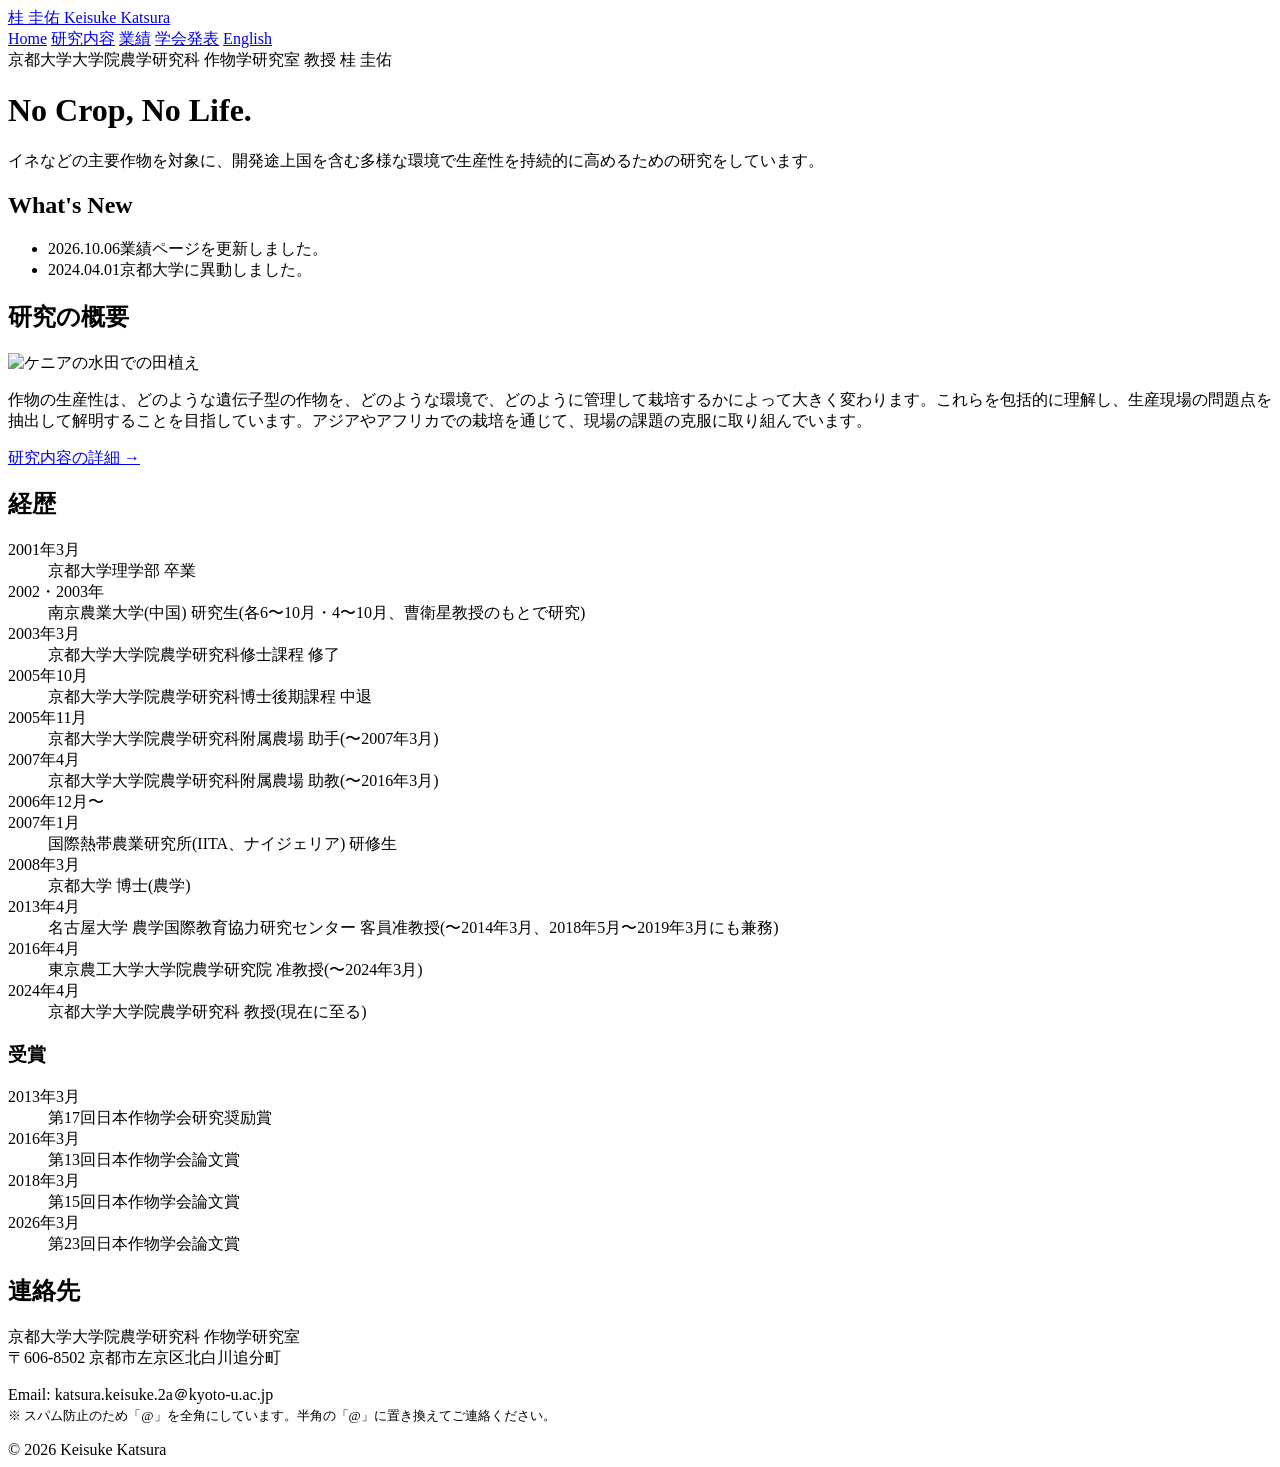
==== index.html @ cc86bb64 "Add files via upload" ====
<!doctype html>
<html lang="ja">
<head>
<meta charset="utf-8">
<meta name="viewport" content="width=device-width,initial-scale=1">
<title>桂 圭佑 | Keisuke Katsura</title>
<meta name="description" content="桂圭佑の個人ホームページ。イネなどの主要作物を対象に、開発途上国を含む多様な環境で生産性を持続的に高めるための研究を紹介します。">
<link rel="preconnect" href="https://fonts.googleapis.com">
<link rel="preconnect" href="https://fonts.gstatic.com" crossorigin>
<link rel="stylesheet" href="https://fonts.googleapis.com/css2?family=Inter:wght@400;600;800&family=Noto+Sans+JP:wght@400;500;700&display=swap">
<link rel="stylesheet" href="style.css">
</head>
<body>
<header><div class="bar">
<a class="brand" href="index.html">桂 圭佑 <span>Keisuke Katsura</span></a>
<nav>
<a href="index.html" aria-current="page">Home</a>
<a href="research.html">研究内容</a>
<a href="publications.html">業績</a>
<a href="presentations.html">学会発表</a>
<a href="en.html">English</a>
</nav></div></header>

<div class="hero"><div>
<div class="eyebrow">京都大学大学院農学研究科 作物学研究室 教授 桂 圭佑</div>
<h1>No Crop, No Life.</h1>
<p>イネなどの主要作物を対象に、開発途上国を含む多様な環境で生産性を持続的に高めるための研究をしています。</p>
</div></div>

<main>
<h2>What's New</h2>
<ul class="news">
<li><time datetime="2026-10-06">2026.10.06</time>業績ページを更新しました。</li>
<li><time datetime="2024-04-01">2024.04.01</time>京都大学に異動しました。</li>
</ul>

<h2>研究の概要</h2>
<div class="card">
<img src="Africa.jpg" alt="ケニアの水田での田植え">
<p>作物の生産性は、どのような遺伝子型の作物を、どのような環境で、どのように管理して栽培するかによって大きく変わります。これらを包括的に理解し、生産現場の問題点を抽出して解明することを目指しています。アジアやアフリカでの栽培を通じて、現場の課題の克服に取り組んでいます。</p>
<p><a href="research.html">研究内容の詳細 →</a></p>
</div>

<h2>経歴</h2>
<div class="card">
<dl class="career">
<dt>2001年3月</dt><dd>京都大学理学部 卒業</dd>
<dt>2002・2003年</dt><dd>南京農業大学(中国) 研究生(各6〜10月・4〜10月、曹衛星教授のもとで研究)</dd>
<dt>2003年3月</dt><dd>京都大学大学院農学研究科修士課程 修了</dd>
<dt>2005年10月</dt><dd>京都大学大学院農学研究科博士後期課程 中退</dd>
<dt>2005年11月</dt><dd>京都大学大学院農学研究科附属農場 助手(〜2007年3月)</dd>
<dt>2007年4月</dt><dd>京都大学大学院農学研究科附属農場 助教(〜2016年3月)</dd>
<dt>2006年12月〜<br>2007年1月</dt><dd>国際熱帯農業研究所(IITA、ナイジェリア) 研修生</dd>
<dt>2008年3月</dt><dd>京都大学 博士(農学)</dd>
<dt>2013年4月</dt><dd>名古屋大学 農学国際教育協力研究センター 客員准教授(〜2014年3月、2018年5月〜2019年3月にも兼務)</dd>
<dt>2016年4月</dt><dd>東京農工大学大学院農学研究院 准教授(〜2024年3月)</dd>
<dt>2024年4月</dt><dd>京都大学大学院農学研究科 教授(現在に至る)</dd>
</dl>
<h3>受賞</h3>
<dl class="career">
<dt>2013年3月</dt><dd>第17回日本作物学会研究奨励賞</dd>
<dt>2016年3月</dt><dd>第13回日本作物学会論文賞</dd>
<dt>2018年3月</dt><dd>第15回日本作物学会論文賞</dd>
<dt>2026年3月</dt><dd>第23回日本作物学会論文賞</dd>
</dl>
</div>

<h2>連絡先</h2>
<div class="card">
<p>京都大学大学院農学研究科 作物学研究室<br>
〒606-8502 京都市左京区北白川追分町</p>
<p>Email: katsura.keisuke.2a＠kyoto-u.ac.jp<br>
<small class="muted">※ スパム防止のため「@」を全角にしています。半角の「@」に置き換えてご連絡ください。</small></p>
</div>
</main>
<footer>&copy; 2026 Keisuke Katsura</footer>
</body>
</html>
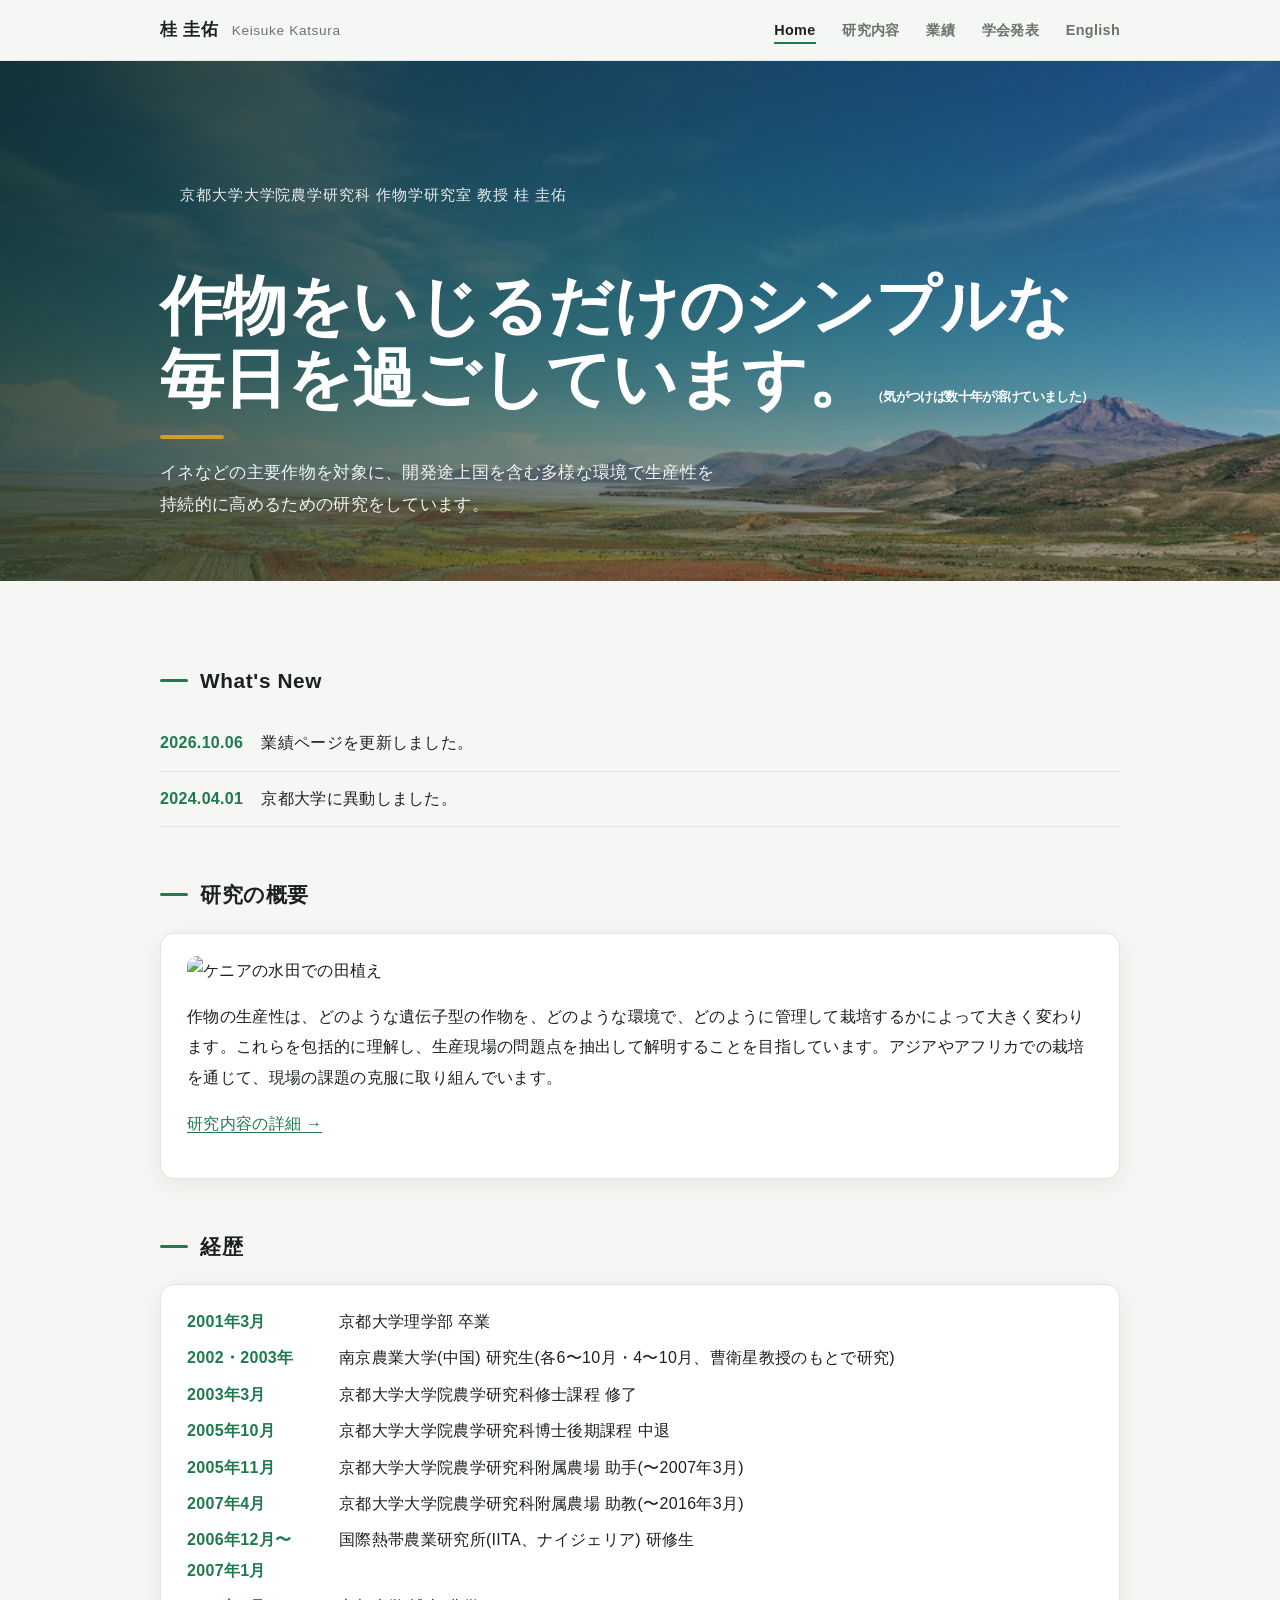
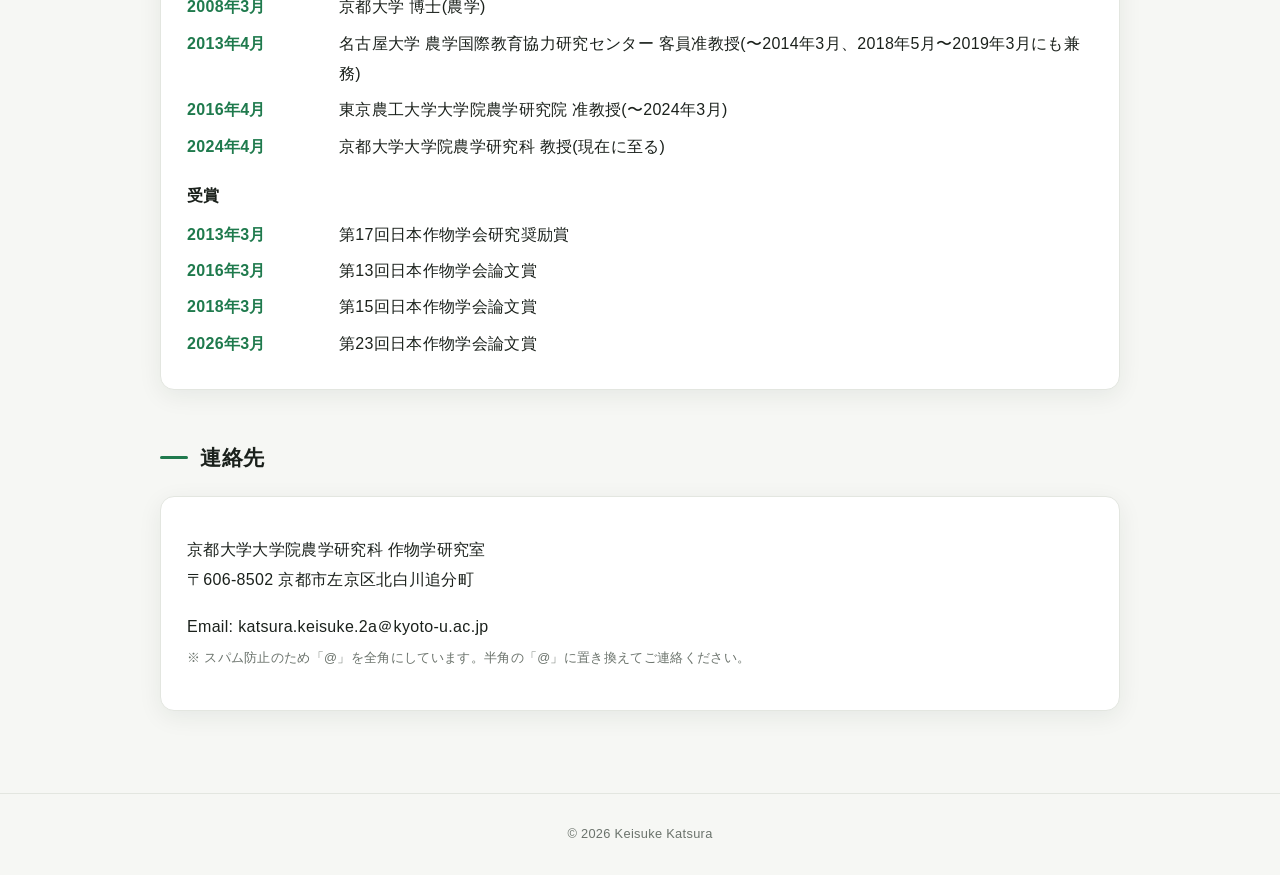
==== commit c6305fe6: "Add files via upload" ====
--- a/index.html
+++ b/index.html
@@ -23,7 +23,7 @@
 
 <div class="hero"><div>
 <div class="eyebrow">京都大学大学院農学研究科 作物学研究室 教授 桂 圭佑</div>
-<h1>No Crop, No Life.</h1>
+<h1>作物をいじるだけの<wbr>シンプルな毎日を<wbr>過ごしています。<small>（気がつけば数十年が溶けていました）</small></h1>
 <p>イネなどの主要作物を対象に、開発途上国を含む多様な環境で生産性を持続的に高めるための研究をしています。</p>
 </div></div>
 
--- a/style.css
+++ b/style.css
@@ -0,0 +1,43 @@
+:root{
+--bg:#f6f7f4;--fg:#1b211c;--muted:#6b736c;--accent:#1f7a4d;--accent2:#c9a227;
+--card:#ffffff;--line:#e3e6e0;--shadow:0 6px 24px rgba(20,40,25,.07);
+--head:"Inter","Noto Sans JP",sans-serif;
+}
+@media (prefers-color-scheme:dark){:root{--bg:#0f1311;--fg:#e9ece7;--muted:#98a199;--accent:#5fd19a;--accent2:#e0bd4a;--card:#171c19;--line:#262d28;--shadow:0 6px 24px rgba(0,0,0,.35)}}
+*{box-sizing:border-box}
+html{scroll-behavior:smooth}
+body{margin:0;background:var(--bg);color:var(--fg);font-family:"Noto Sans JP","Hiragino Kaku Gothic ProN","Yu Gothic",Meiryo,sans-serif;line-height:1.9;letter-spacing:.02em;-webkit-font-smoothing:antialiased}
+a{color:var(--accent);text-underline-offset:3px}
+header{position:sticky;top:0;z-index:10;background:color-mix(in srgb,var(--bg) 80%,transparent);backdrop-filter:blur(12px);border-bottom:1px solid var(--line)}
+.bar{max-width:1000px;margin:0 auto;padding:14px 20px;display:flex;flex-wrap:wrap;gap:8px 28px;align-items:center;justify-content:space-between}
+.brand{font-family:var(--head);font-weight:800;font-size:1.05rem;color:var(--fg);text-decoration:none;letter-spacing:.04em}
+.brand span{font-weight:400;color:var(--muted);margin-left:8px;font-size:.85rem}
+nav a{font-family:var(--head);font-size:.9rem;font-weight:600;margin-left:22px;text-decoration:none;color:var(--muted);padding-bottom:4px;border-bottom:2px solid transparent;transition:.2s}
+nav a:hover,nav a[aria-current]{color:var(--fg);border-bottom-color:var(--accent)}
+.hero{min-height:440px;background:linear-gradient(115deg,rgba(8,30,18,.82),rgba(8,30,18,.25)),url("DJI_0043.jpg") center/cover;color:#fff;display:flex;align-items:center}
+.hero div{max-width:1000px;margin:0 auto;padding:60px 20px;width:100%}
+.hero h1{font-family:var(--head);font-weight:800;font-size:clamp(2.2rem,6vw,4rem);line-height:1.15;letter-spacing:-.01em;margin:0 0 18px}
+.hero h1::after{content:"";display:block;width:64px;height:4px;background:var(--accent2);margin-top:18px;border-radius:2px}
+.hero p{max-width:34em;margin:0;font-size:1.05rem;opacity:.92}
+main{max-width:1000px;margin:0 auto;padding:32px 20px 64px}
+h1{font-family:var(--head);font-weight:800}
+h2{font-family:var(--head);font-size:1.3rem;font-weight:800;letter-spacing:.03em;margin:3rem 0 1rem;display:flex;align-items:center;gap:12px}
+h2::before{content:"";width:28px;height:3px;background:var(--accent);border-radius:2px}
+.card{background:var(--card);border:1px solid var(--line);border-radius:14px;padding:22px 26px;margin:18px 0;box-shadow:var(--shadow)}
+.card img{width:100%;max-height:360px;object-fit:cover;border-radius:10px;display:block;margin-bottom:16px}
+.news{list-style:none;padding:0;margin:0}
+.news li{padding:12px 0;border-bottom:1px solid var(--line)}
+.news time{font-family:var(--head);font-weight:600;color:var(--accent);margin-right:18px}
+.pubs li{margin-bottom:14px}
+.muted,.todo{color:var(--muted)}
+.todo{font-style:italic}
+small{font-size:.8rem}
+footer{text-align:center;color:var(--muted);font-family:var(--head);font-size:.8rem;padding:28px 16px;border-top:1px solid var(--line)}
+@media(max-width:600px){nav a{margin:0 16px 0 0}.hero{min-height:340px}.card{padding:18px}}
+.conf{margin:-8px 0 10px;font-size:.9rem}
+.eyebrow{font-family:var(--head);font-size:.95rem;letter-spacing:.06em;margin-bottom:12px;opacity:.9}
+.career{display:grid;grid-template-columns:8.5em 1fr;gap:6px 16px;margin:0 0 8px}
+.career dt{font-family:var(--head);font-weight:600;color:var(--accent)}
+.career dd{margin:0}
+h3{font-family:var(--head);font-size:1rem;margin:1.2rem 0 .5rem}
+@media(max-width:600px){.career{grid-template-columns:1fr}.career dd{margin-bottom:8px}}
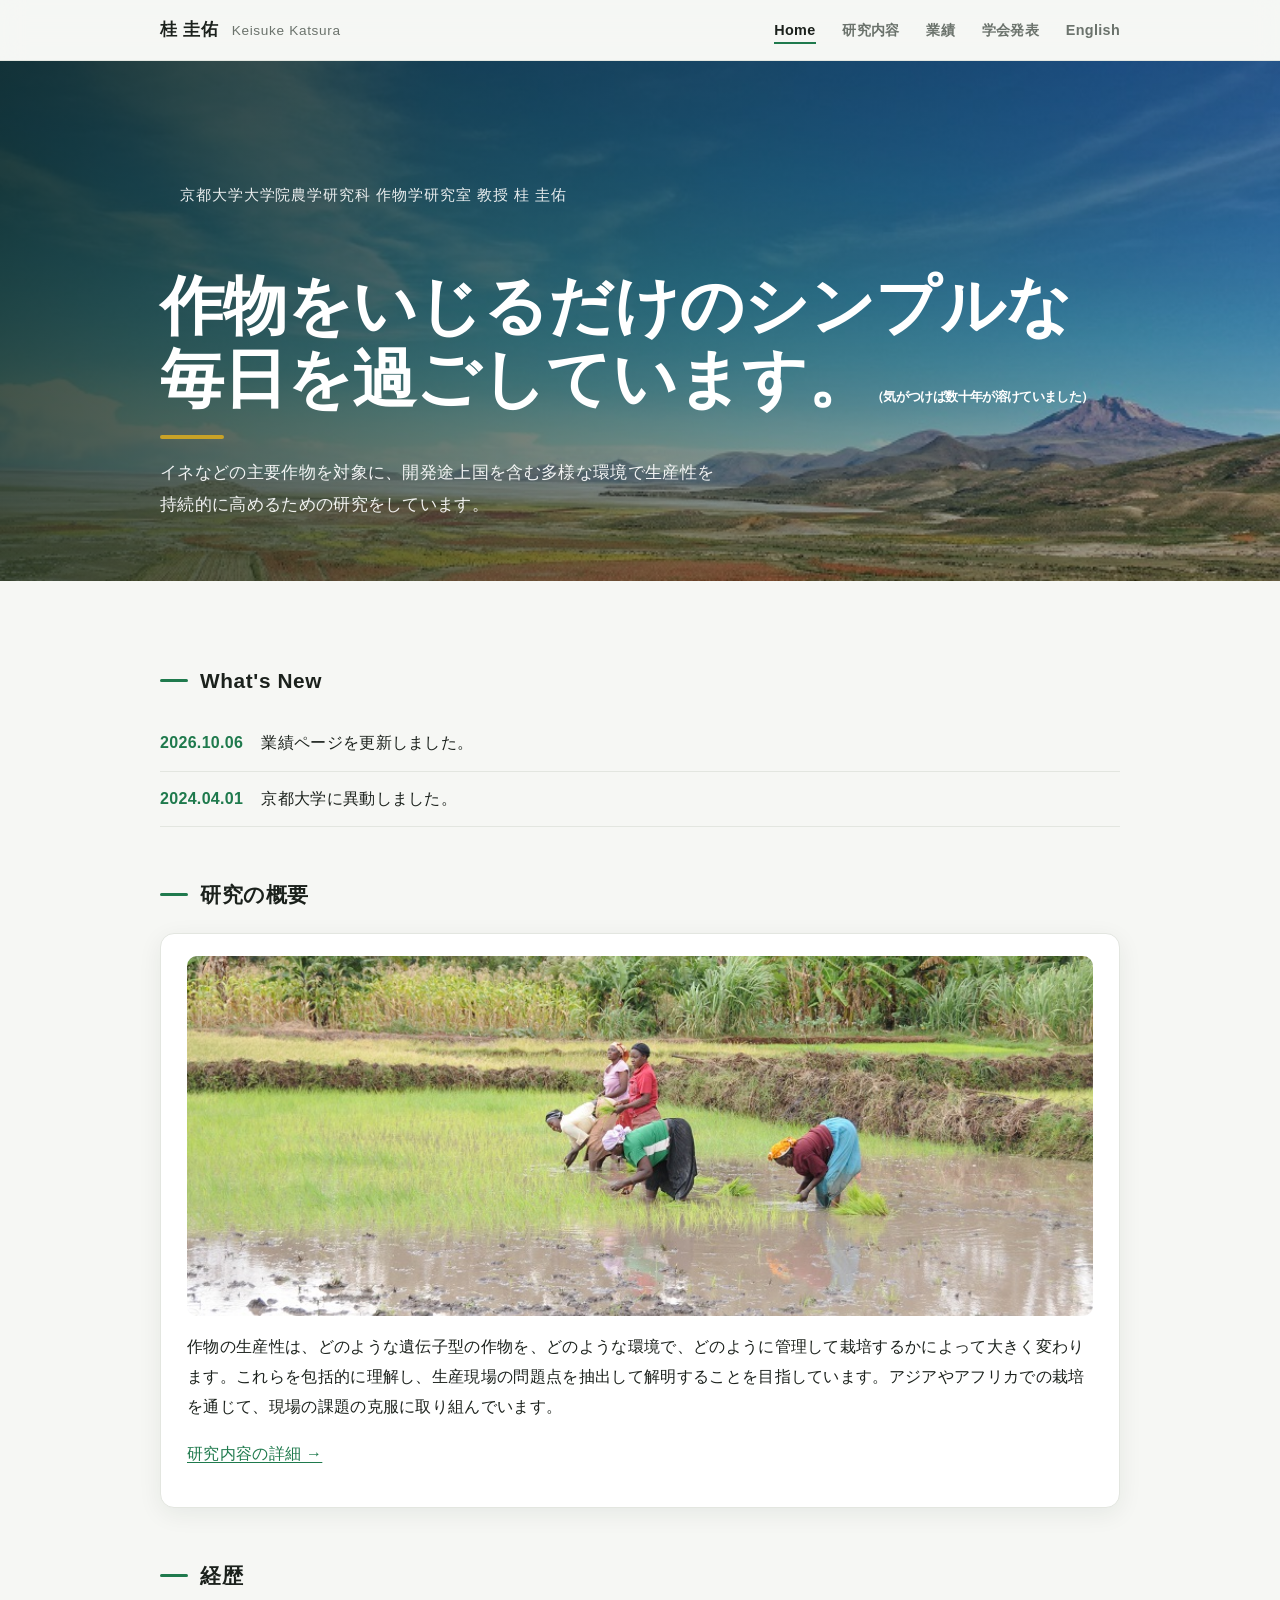
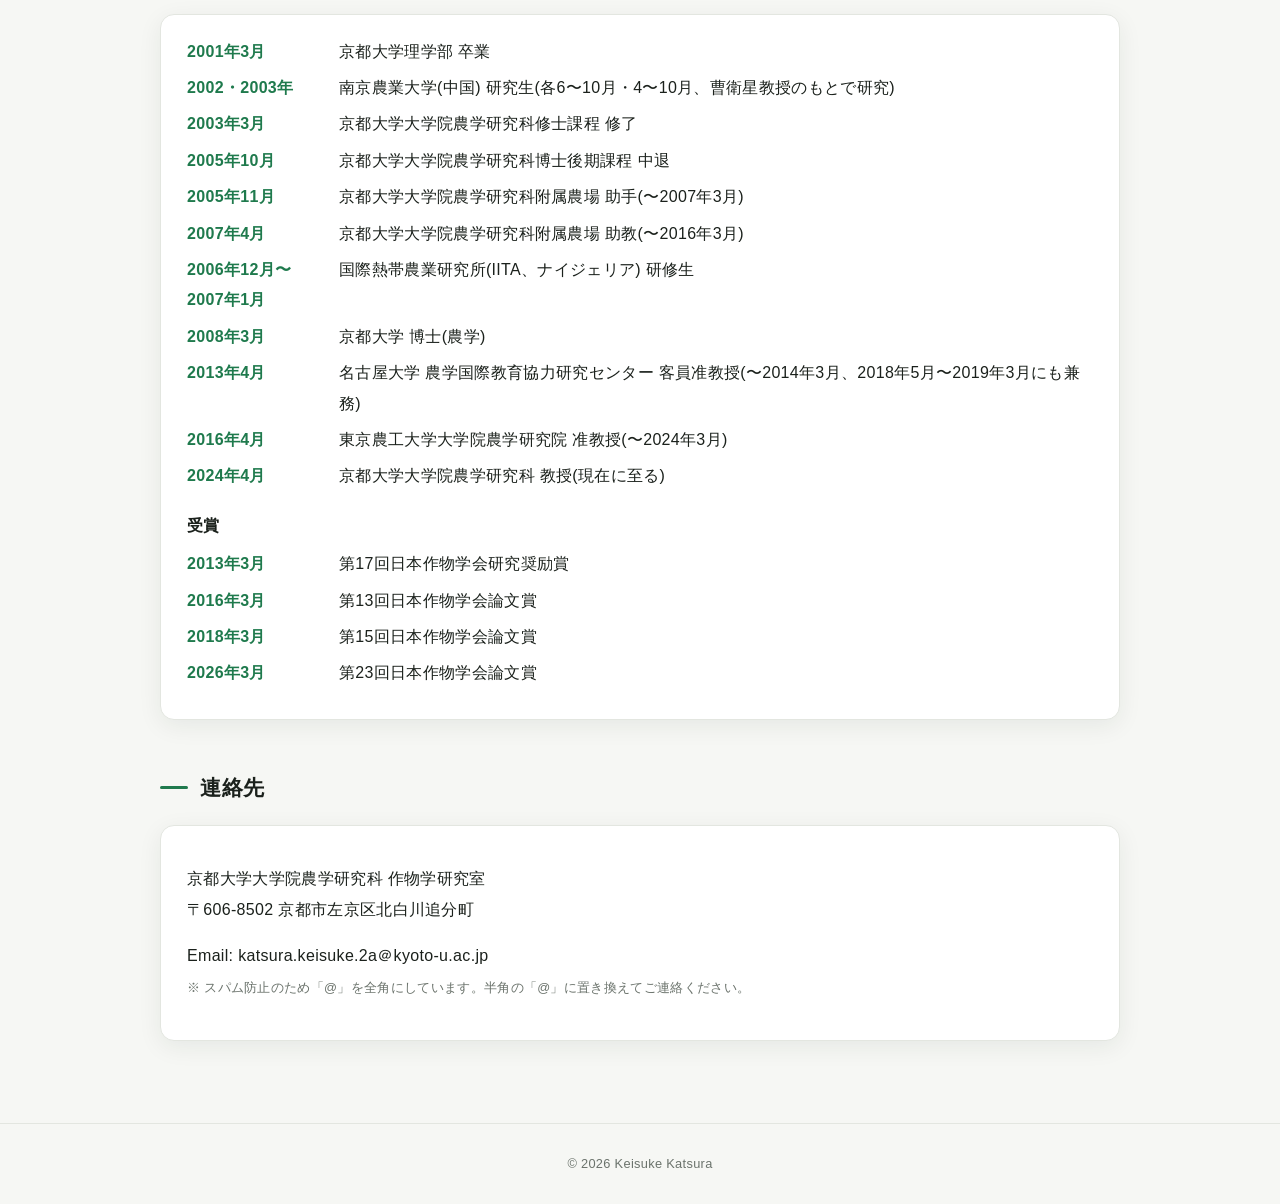
==== commit 4e827f8e: "Add files via upload" ====
--- a/index.html
+++ b/index.html
@@ -7,7 +7,7 @@
 <meta name="description" content="桂圭佑の個人ホームページ。イネなどの主要作物を対象に、開発途上国を含む多様な環境で生産性を持続的に高めるための研究を紹介します。">
 <link rel="preconnect" href="https://fonts.googleapis.com">
 <link rel="preconnect" href="https://fonts.gstatic.com" crossorigin>
-<link rel="stylesheet" href="https://fonts.googleapis.com/css2?family=Inter:wght@400;600;800&family=Noto+Sans+JP:wght@400;500;700&display=swap">
+<link rel="stylesheet" href="https://fonts.googleapis.com/css2?family=Nunito:wght@400;600;800&family=Zen+Maru+Gothic:wght@400;500;700&display=swap">
 <link rel="stylesheet" href="style.css">
 </head>
 <body>
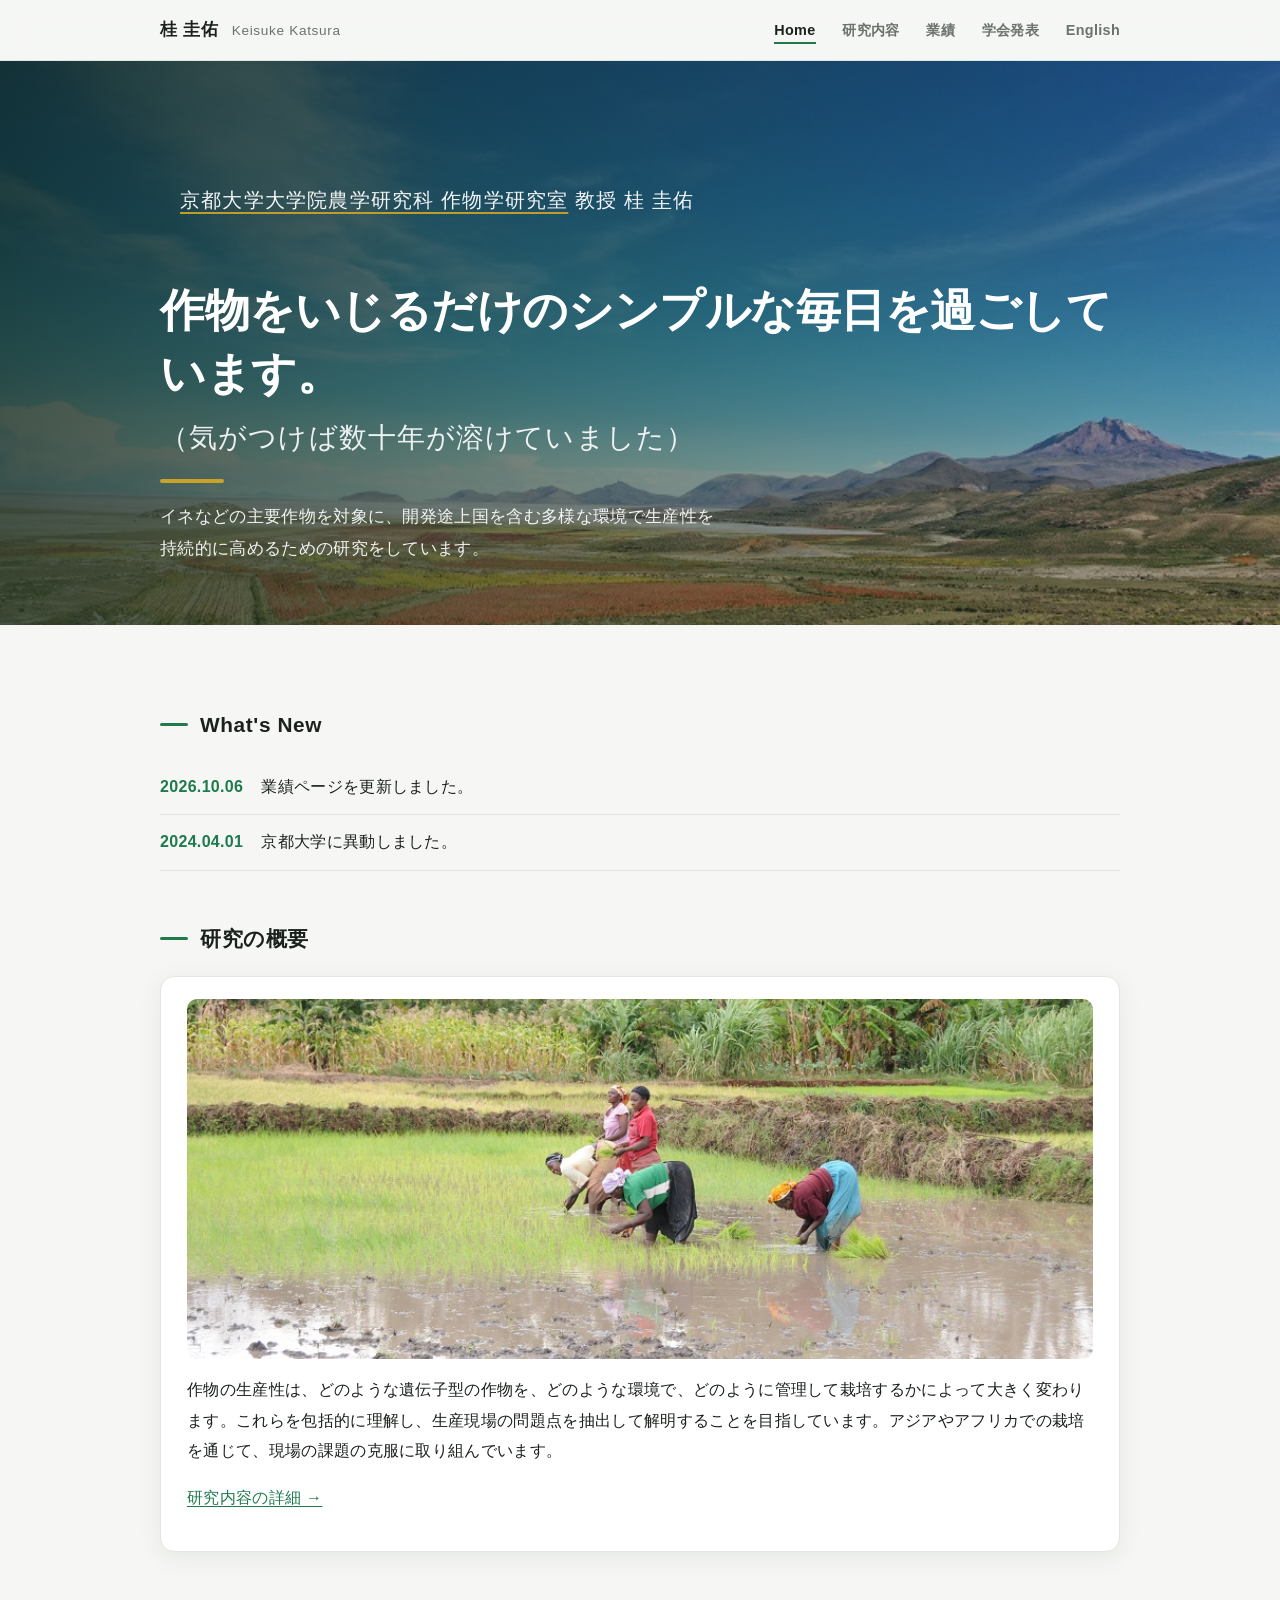
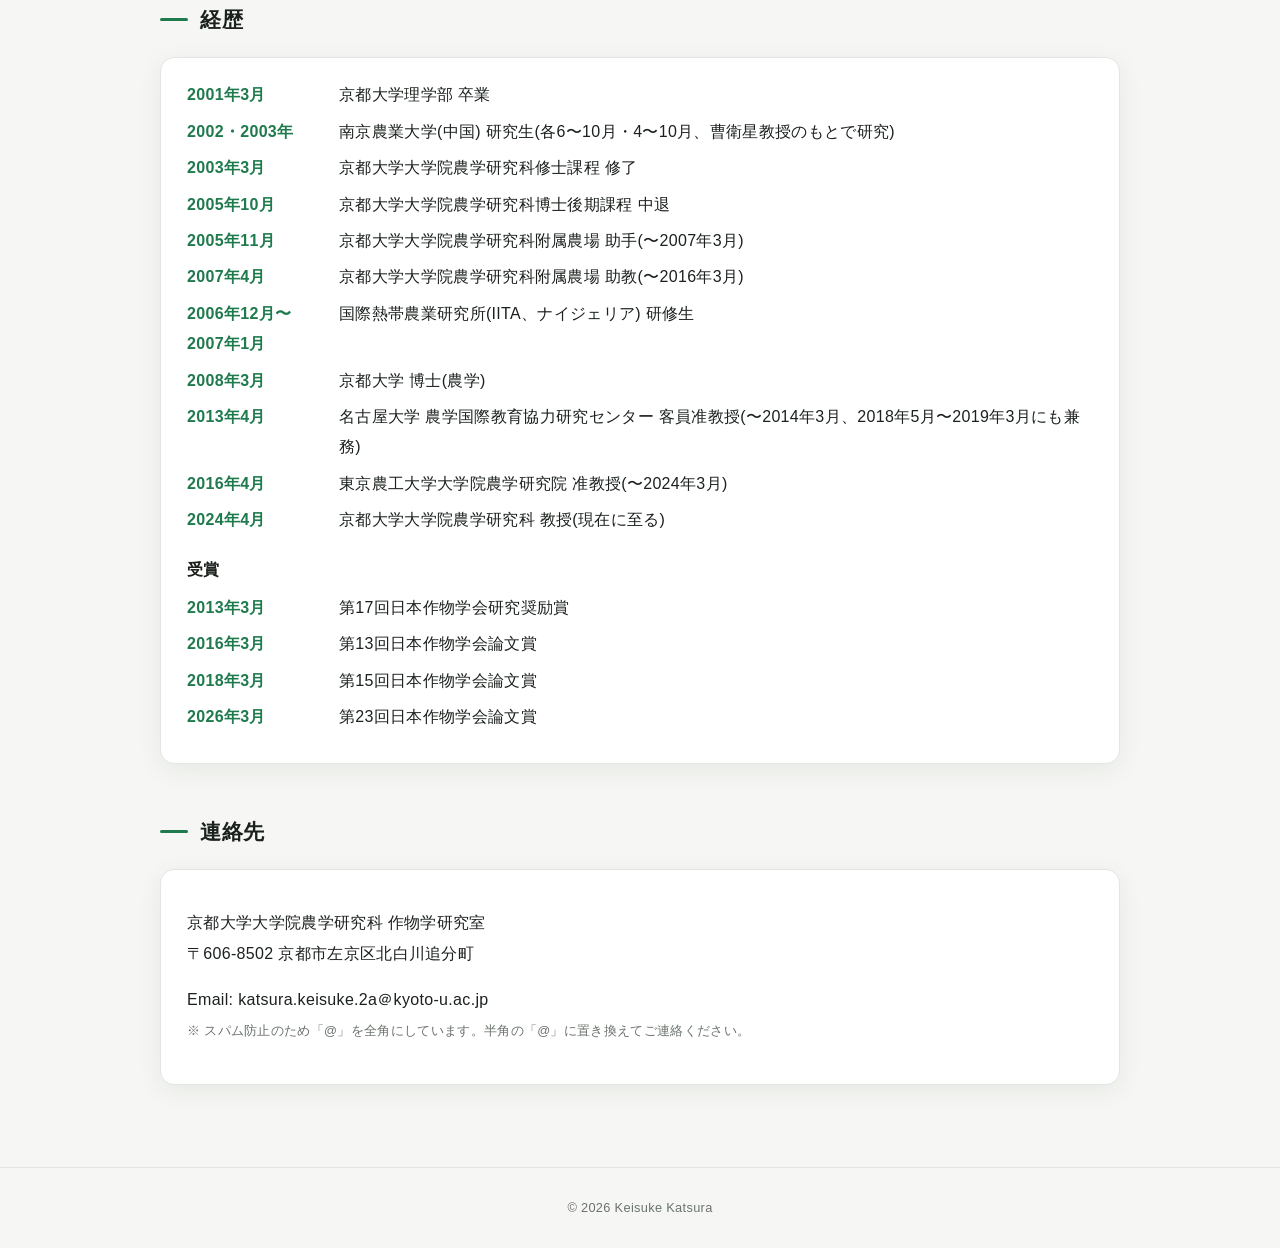
==== commit da2a30db: "Add files via upload" ====
--- a/index.html
+++ b/index.html
@@ -22,7 +22,7 @@
 </nav></div></header>
 
 <div class="hero"><div>
-<div class="eyebrow">京都大学大学院農学研究科 作物学研究室 教授 桂 圭佑</div>
+<div class="eyebrow"><a href="https://sites.google.com/view/kyotocrop/" target="_blank" rel="noopener">京都大学大学院農学研究科 作物学研究室</a> 教授 桂 圭佑</div>
 <h1>作物をいじるだけの<wbr>シンプルな毎日を<wbr>過ごしています。<small>（気がつけば数十年が溶けていました）</small></h1>
 <p>イネなどの主要作物を対象に、開発途上国を含む多様な環境で生産性を持続的に高めるための研究をしています。</p>
 </div></div>
--- a/style.css
+++ b/style.css
@@ -1,12 +1,12 @@
 :root{
 --bg:#f6f7f4;--fg:#1b211c;--muted:#6b736c;--accent:#1f7a4d;--accent2:#c9a227;
 --card:#ffffff;--line:#e3e6e0;--shadow:0 6px 24px rgba(20,40,25,.07);
---head:"Inter","Noto Sans JP",sans-serif;
+--head:"Nunito","Zen Maru Gothic",sans-serif;
 }
 @media (prefers-color-scheme:dark){:root{--bg:#0f1311;--fg:#e9ece7;--muted:#98a199;--accent:#5fd19a;--accent2:#e0bd4a;--card:#171c19;--line:#262d28;--shadow:0 6px 24px rgba(0,0,0,.35)}}
 *{box-sizing:border-box}
 html{scroll-behavior:smooth}
-body{margin:0;background:var(--bg);color:var(--fg);font-family:"Noto Sans JP","Hiragino Kaku Gothic ProN","Yu Gothic",Meiryo,sans-serif;line-height:1.9;letter-spacing:.02em;-webkit-font-smoothing:antialiased}
+body{margin:0;background:var(--bg);color:var(--fg);font-family:"Nunito","Zen Maru Gothic","Hiragino Kaku Gothic ProN","Yu Gothic",Meiryo,sans-serif;line-height:1.9;letter-spacing:.02em;-webkit-font-smoothing:antialiased}
 a{color:var(--accent);text-underline-offset:3px}
 header{position:sticky;top:0;z-index:10;background:color-mix(in srgb,var(--bg) 80%,transparent);backdrop-filter:blur(12px);border-bottom:1px solid var(--line)}
 .bar{max-width:1000px;margin:0 auto;padding:14px 20px;display:flex;flex-wrap:wrap;gap:8px 28px;align-items:center;justify-content:space-between}
@@ -34,10 +34,16 @@
 small{font-size:.8rem}
 footer{text-align:center;color:var(--muted);font-family:var(--head);font-size:.8rem;padding:28px 16px;border-top:1px solid var(--line)}
 @media(max-width:600px){nav a{margin:0 16px 0 0}.hero{min-height:340px}.card{padding:18px}}
-.conf{margin:-8px 0 10px;font-size:.9rem}
-.eyebrow{font-family:var(--head);font-size:.95rem;letter-spacing:.06em;margin-bottom:12px;opacity:.9}
+.conf{margin:-8px 0 10px;font-size:.9rem}
+.hero h1:lang(ja),.hero h1:has(small){font-size:clamp(1.7rem,4.6vw,2.8rem);line-height:1.4}
+.hero h1 small{display:block;margin-top:12px;font-size:max(.62em,1.05rem);font-weight:500;opacity:.9;letter-spacing:.04em;line-height:1.6}
+.yt{display:inline-block;margin-left:10px;vertical-align:-3px;line-height:0;transition:.2s}
+.yt:hover{opacity:.75;transform:translateY(-1px)}
+.eyebrow{font-family:var(--head);font-size:clamp(1rem,2.8vw,1.25rem);letter-spacing:.06em;margin-bottom:14px;opacity:.95}
+.eyebrow a{color:inherit;text-decoration:underline;text-decoration-color:var(--accent2);text-decoration-thickness:2px;text-underline-offset:5px}
+.eyebrow a:hover{color:var(--accent2)}
 .career{display:grid;grid-template-columns:8.5em 1fr;gap:6px 16px;margin:0 0 8px}
 .career dt{font-family:var(--head);font-weight:600;color:var(--accent)}
 .career dd{margin:0}
 h3{font-family:var(--head);font-size:1rem;margin:1.2rem 0 .5rem}
-@media(max-width:600px){.career{grid-template-columns:1fr}.career dd{margin-bottom:8px}}
+@media(max-width:600px){.career{grid-template-columns:1fr}.career dd{margin-bottom:8px}}
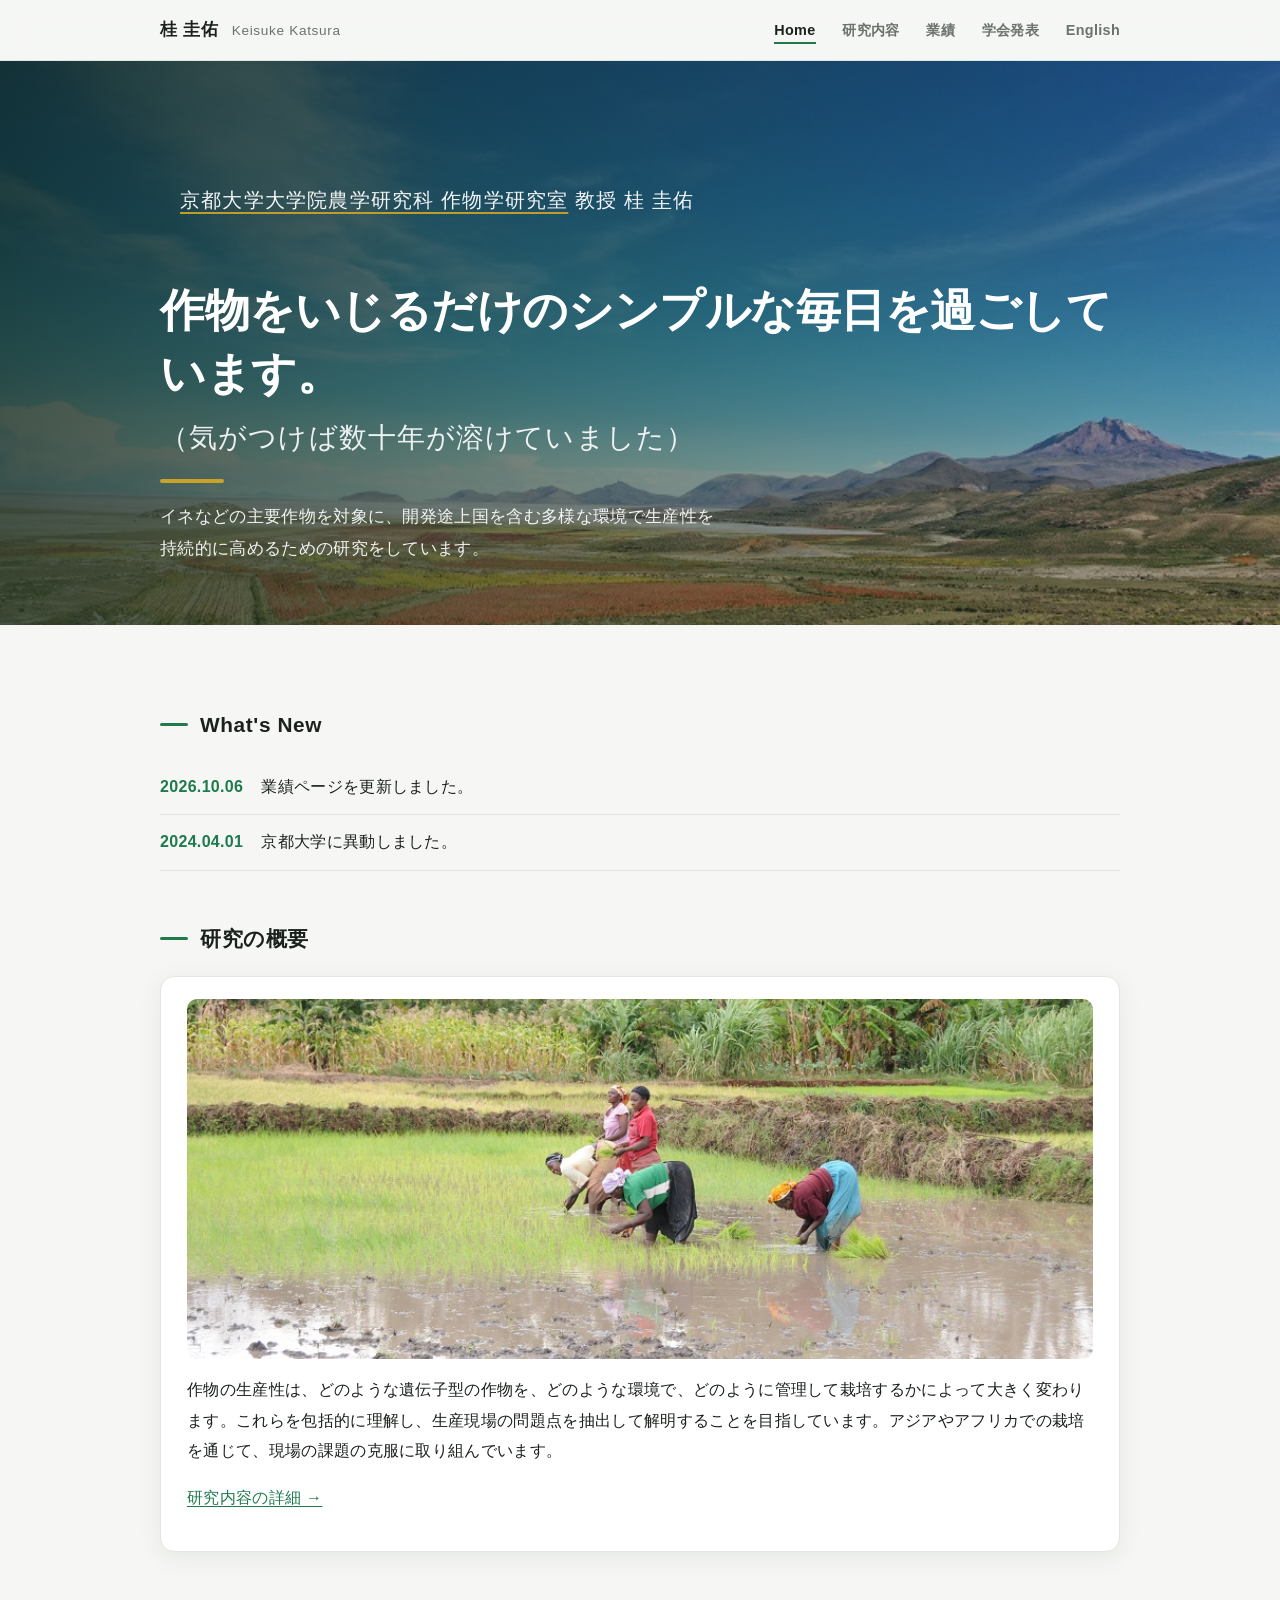
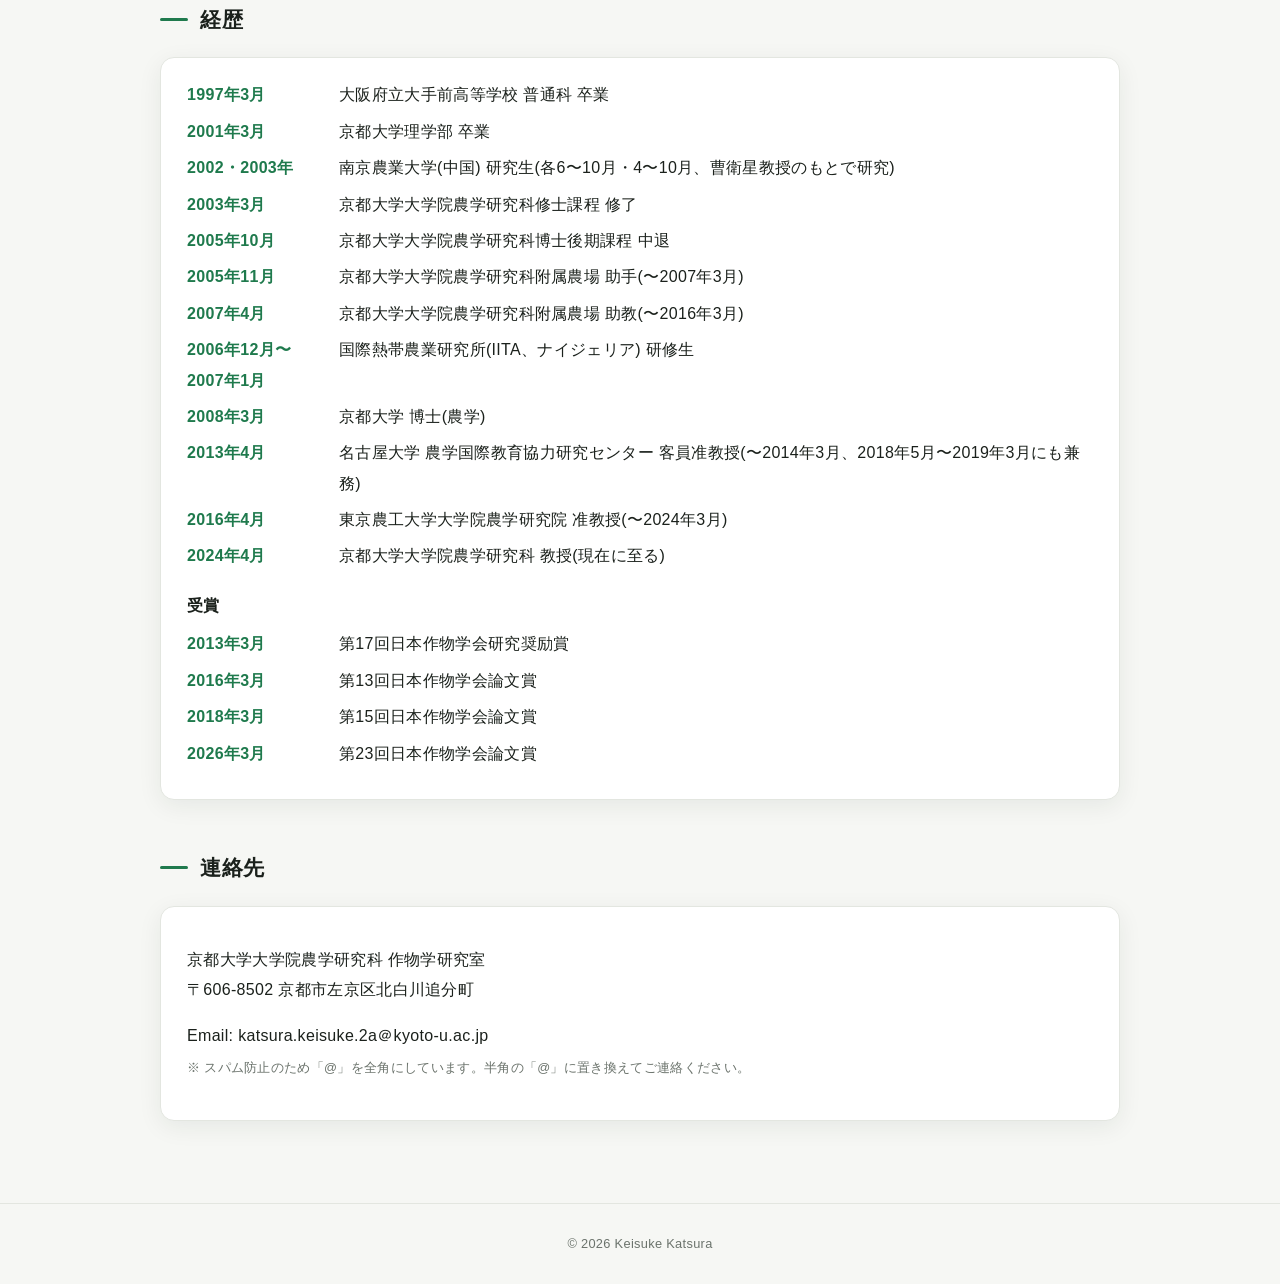
==== commit b1d77003: "Add files via upload" ====
--- a/index.html
+++ b/index.html
@@ -44,6 +44,7 @@
 <h2>経歴</h2>
 <div class="card">
 <dl class="career">
+<dt>1997年3月</dt><dd>大阪府立大手前高等学校 普通科 卒業</dd>
 <dt>2001年3月</dt><dd>京都大学理学部 卒業</dd>
 <dt>2002・2003年</dt><dd>南京農業大学(中国) 研究生(各6〜10月・4〜10月、曹衛星教授のもとで研究)</dd>
 <dt>2003年3月</dt><dd>京都大学大学院農学研究科修士課程 修了</dd>
--- a/style.css
+++ b/style.css
@@ -37,8 +37,10 @@
 .conf{margin:-8px 0 10px;font-size:.9rem}
 .hero h1:lang(ja),.hero h1:has(small){font-size:clamp(1.7rem,4.6vw,2.8rem);line-height:1.4}
 .hero h1 small{display:block;margin-top:12px;font-size:max(.62em,1.05rem);font-weight:500;opacity:.9;letter-spacing:.04em;line-height:1.6}
-.yt{display:inline-block;margin-left:10px;vertical-align:-3px;line-height:0;transition:.2s}
-.yt:hover{opacity:.75;transform:translateY(-1px)}
+.yt{display:flex;align-items:center;gap:10px;width:fit-content;max-width:100%;margin-top:6px;font-size:.88rem;line-height:1.5;text-decoration:none;transition:.2s}
+.yt svg{flex:none}
+.yt span{text-decoration:underline;text-underline-offset:3px}
+.yt:hover{opacity:.75}
 .eyebrow{font-family:var(--head);font-size:clamp(1rem,2.8vw,1.25rem);letter-spacing:.06em;margin-bottom:14px;opacity:.95}
 .eyebrow a{color:inherit;text-decoration:underline;text-decoration-color:var(--accent2);text-decoration-thickness:2px;text-underline-offset:5px}
 .eyebrow a:hover{color:var(--accent2)}
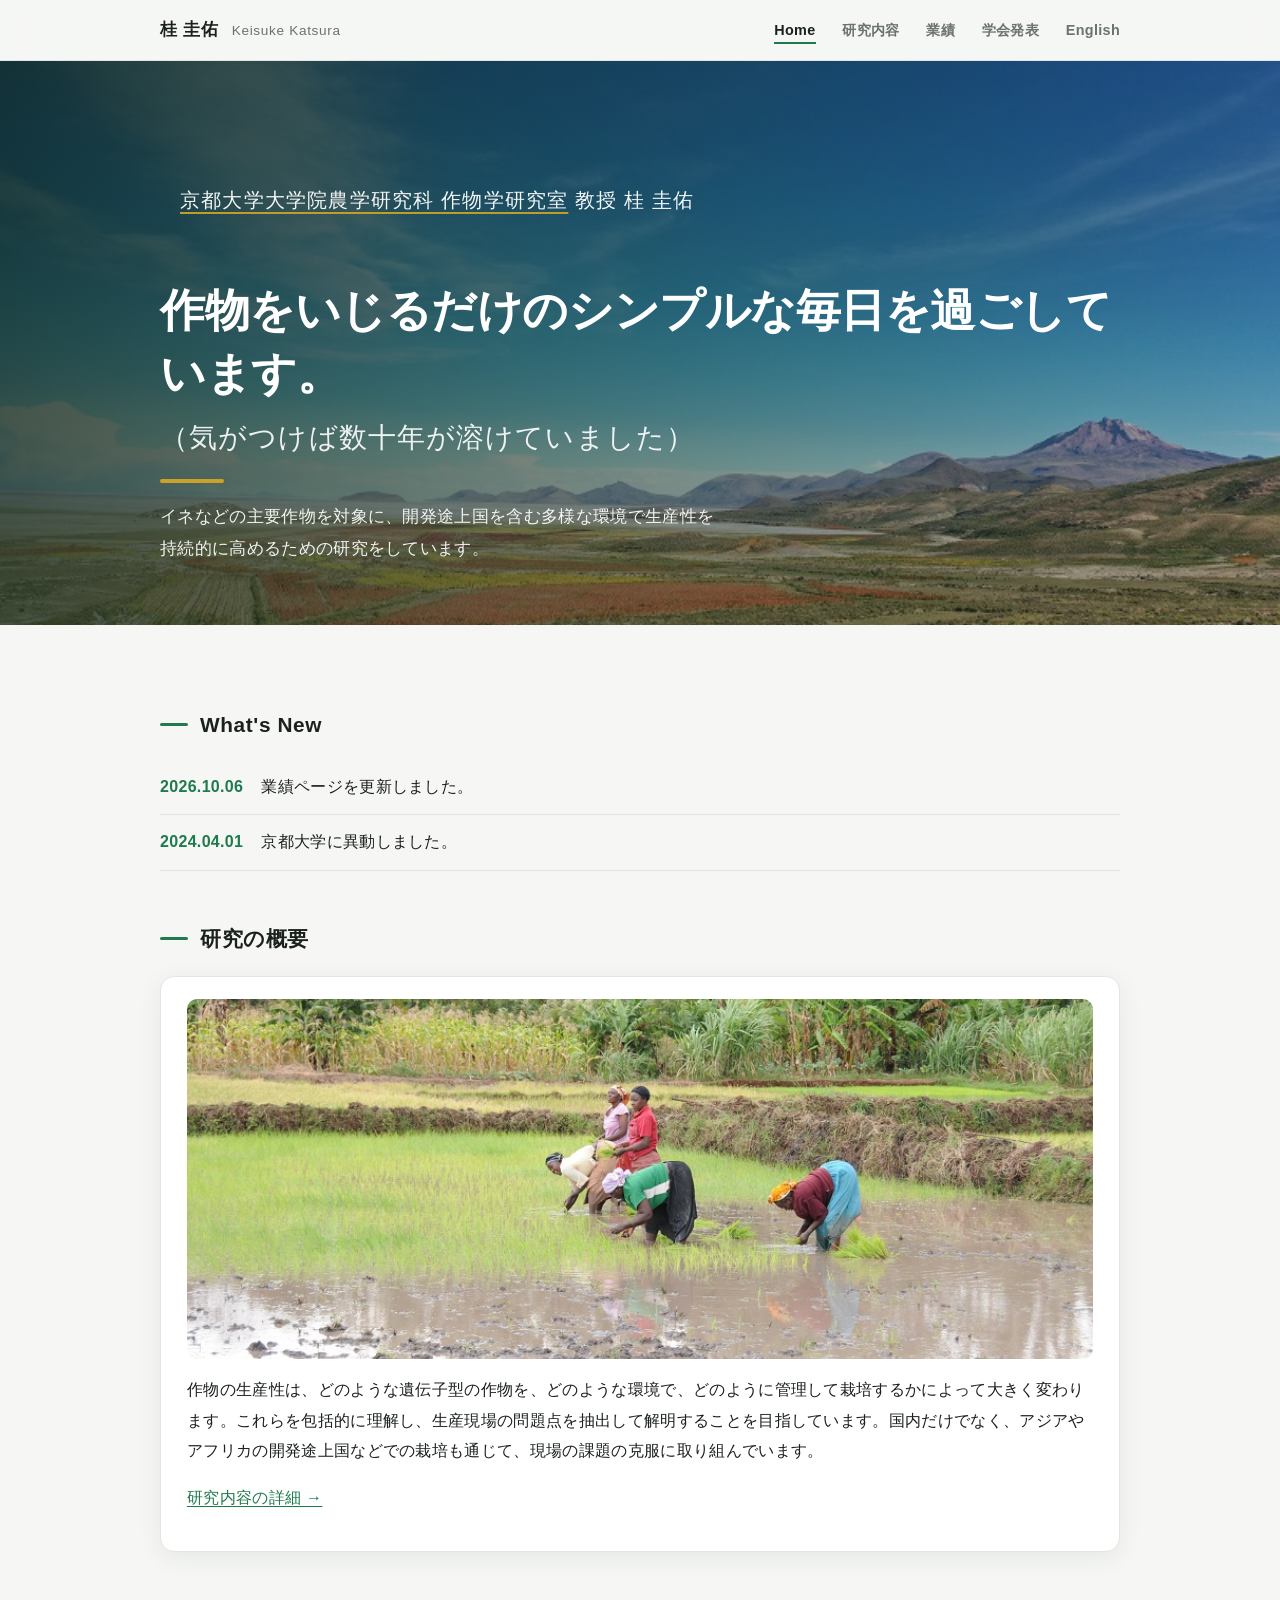
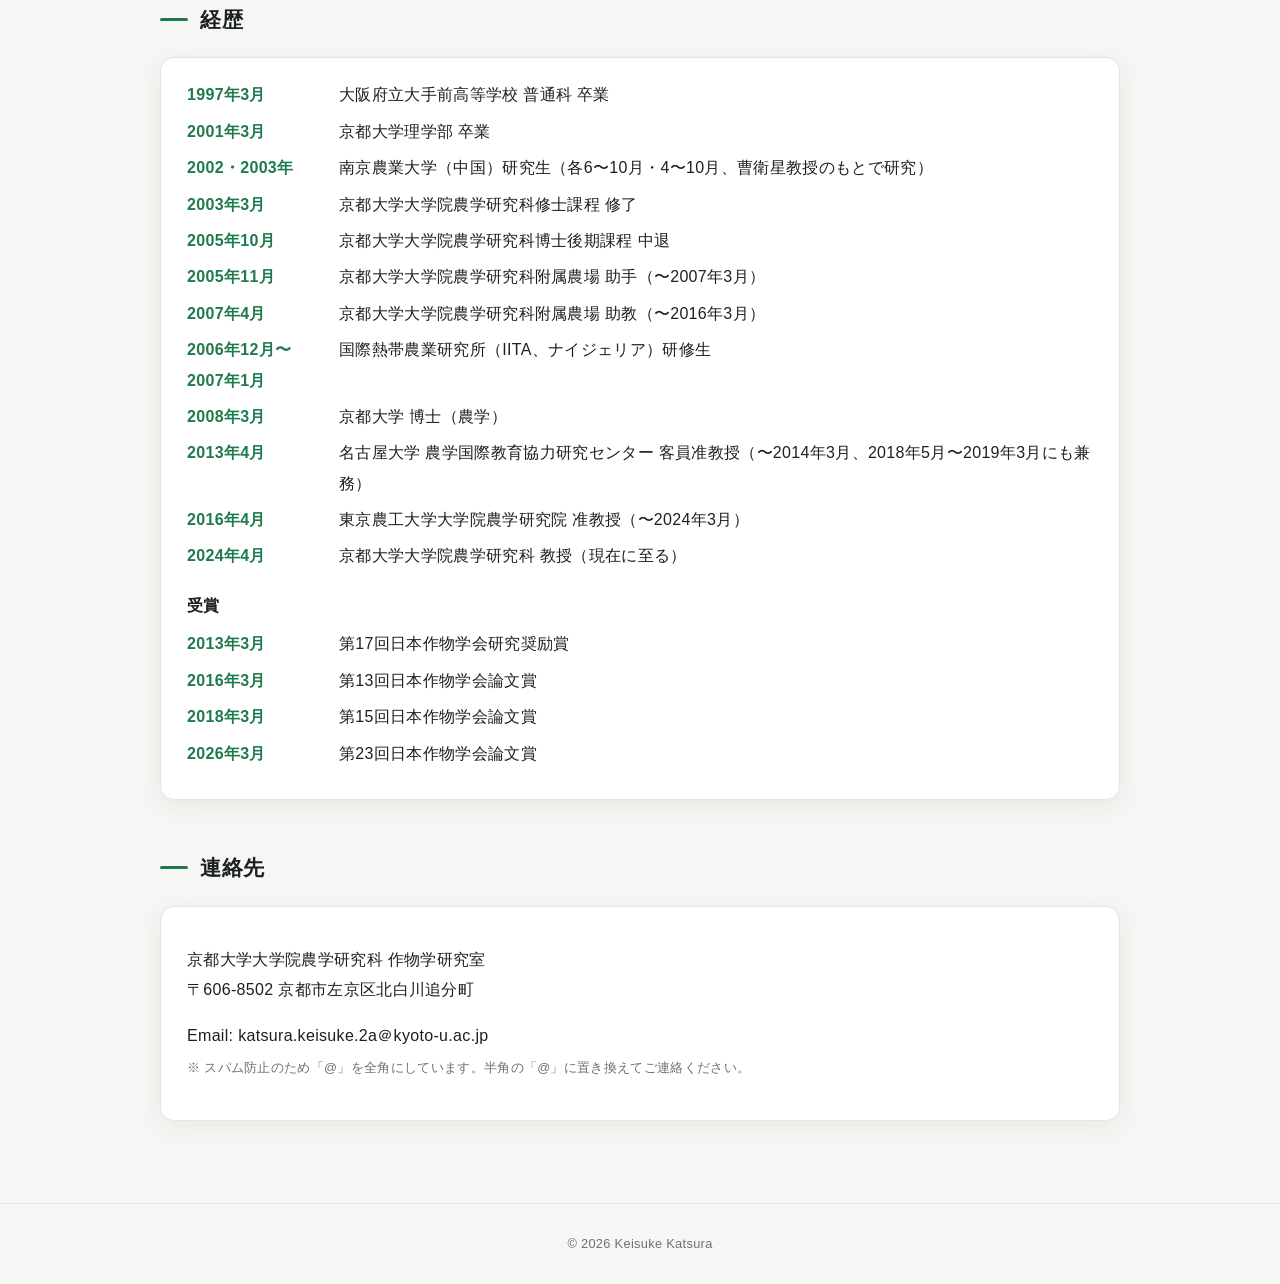
==== commit 805c73a8: "Add files via upload" ====
--- a/index.html
+++ b/index.html
@@ -37,7 +37,7 @@
 <h2>研究の概要</h2>
 <div class="card">
 <img src="Africa.jpg" alt="ケニアの水田での田植え">
-<p>作物の生産性は、どのような遺伝子型の作物を、どのような環境で、どのように管理して栽培するかによって大きく変わります。これらを包括的に理解し、生産現場の問題点を抽出して解明することを目指しています。アジアやアフリカでの栽培を通じて、現場の課題の克服に取り組んでいます。</p>
+<p>作物の生産性は、どのような遺伝子型の作物を、どのような環境で、どのように管理して栽培するかによって大きく変わります。これらを包括的に理解し、生産現場の問題点を抽出して解明することを目指しています。国内だけでなく、アジアやアフリカの開発途上国などでの栽培も通じて、現場の課題の克服に取り組んでいます。</p>
 <p><a href="research.html">研究内容の詳細 →</a></p>
 </div>
 
@@ -46,16 +46,16 @@
 <dl class="career">
 <dt>1997年3月</dt><dd>大阪府立大手前高等学校 普通科 卒業</dd>
 <dt>2001年3月</dt><dd>京都大学理学部 卒業</dd>
-<dt>2002・2003年</dt><dd>南京農業大学(中国) 研究生(各6〜10月・4〜10月、曹衛星教授のもとで研究)</dd>
+<dt>2002・2003年</dt><dd>南京農業大学（中国）研究生（各6〜10月・4〜10月、曹衛星教授のもとで研究）</dd>
 <dt>2003年3月</dt><dd>京都大学大学院農学研究科修士課程 修了</dd>
 <dt>2005年10月</dt><dd>京都大学大学院農学研究科博士後期課程 中退</dd>
-<dt>2005年11月</dt><dd>京都大学大学院農学研究科附属農場 助手(〜2007年3月)</dd>
-<dt>2007年4月</dt><dd>京都大学大学院農学研究科附属農場 助教(〜2016年3月)</dd>
-<dt>2006年12月〜<br>2007年1月</dt><dd>国際熱帯農業研究所(IITA、ナイジェリア) 研修生</dd>
-<dt>2008年3月</dt><dd>京都大学 博士(農学)</dd>
-<dt>2013年4月</dt><dd>名古屋大学 農学国際教育協力研究センター 客員准教授(〜2014年3月、2018年5月〜2019年3月にも兼務)</dd>
-<dt>2016年4月</dt><dd>東京農工大学大学院農学研究院 准教授(〜2024年3月)</dd>
-<dt>2024年4月</dt><dd>京都大学大学院農学研究科 教授(現在に至る)</dd>
+<dt>2005年11月</dt><dd>京都大学大学院農学研究科附属農場 助手（〜2007年3月）</dd>
+<dt>2007年4月</dt><dd>京都大学大学院農学研究科附属農場 助教（〜2016年3月）</dd>
+<dt>2006年12月〜<br>2007年1月</dt><dd>国際熱帯農業研究所（IITA、ナイジェリア）研修生</dd>
+<dt>2008年3月</dt><dd>京都大学 博士（農学）</dd>
+<dt>2013年4月</dt><dd>名古屋大学 農学国際教育協力研究センター 客員准教授（〜2014年3月、2018年5月〜2019年3月にも兼務）</dd>
+<dt>2016年4月</dt><dd>東京農工大学大学院農学研究院 准教授（〜2024年3月）</dd>
+<dt>2024年4月</dt><dd>京都大学大学院農学研究科 教授（現在に至る）</dd>
 </dl>
 <h3>受賞</h3>
 <dl class="career">
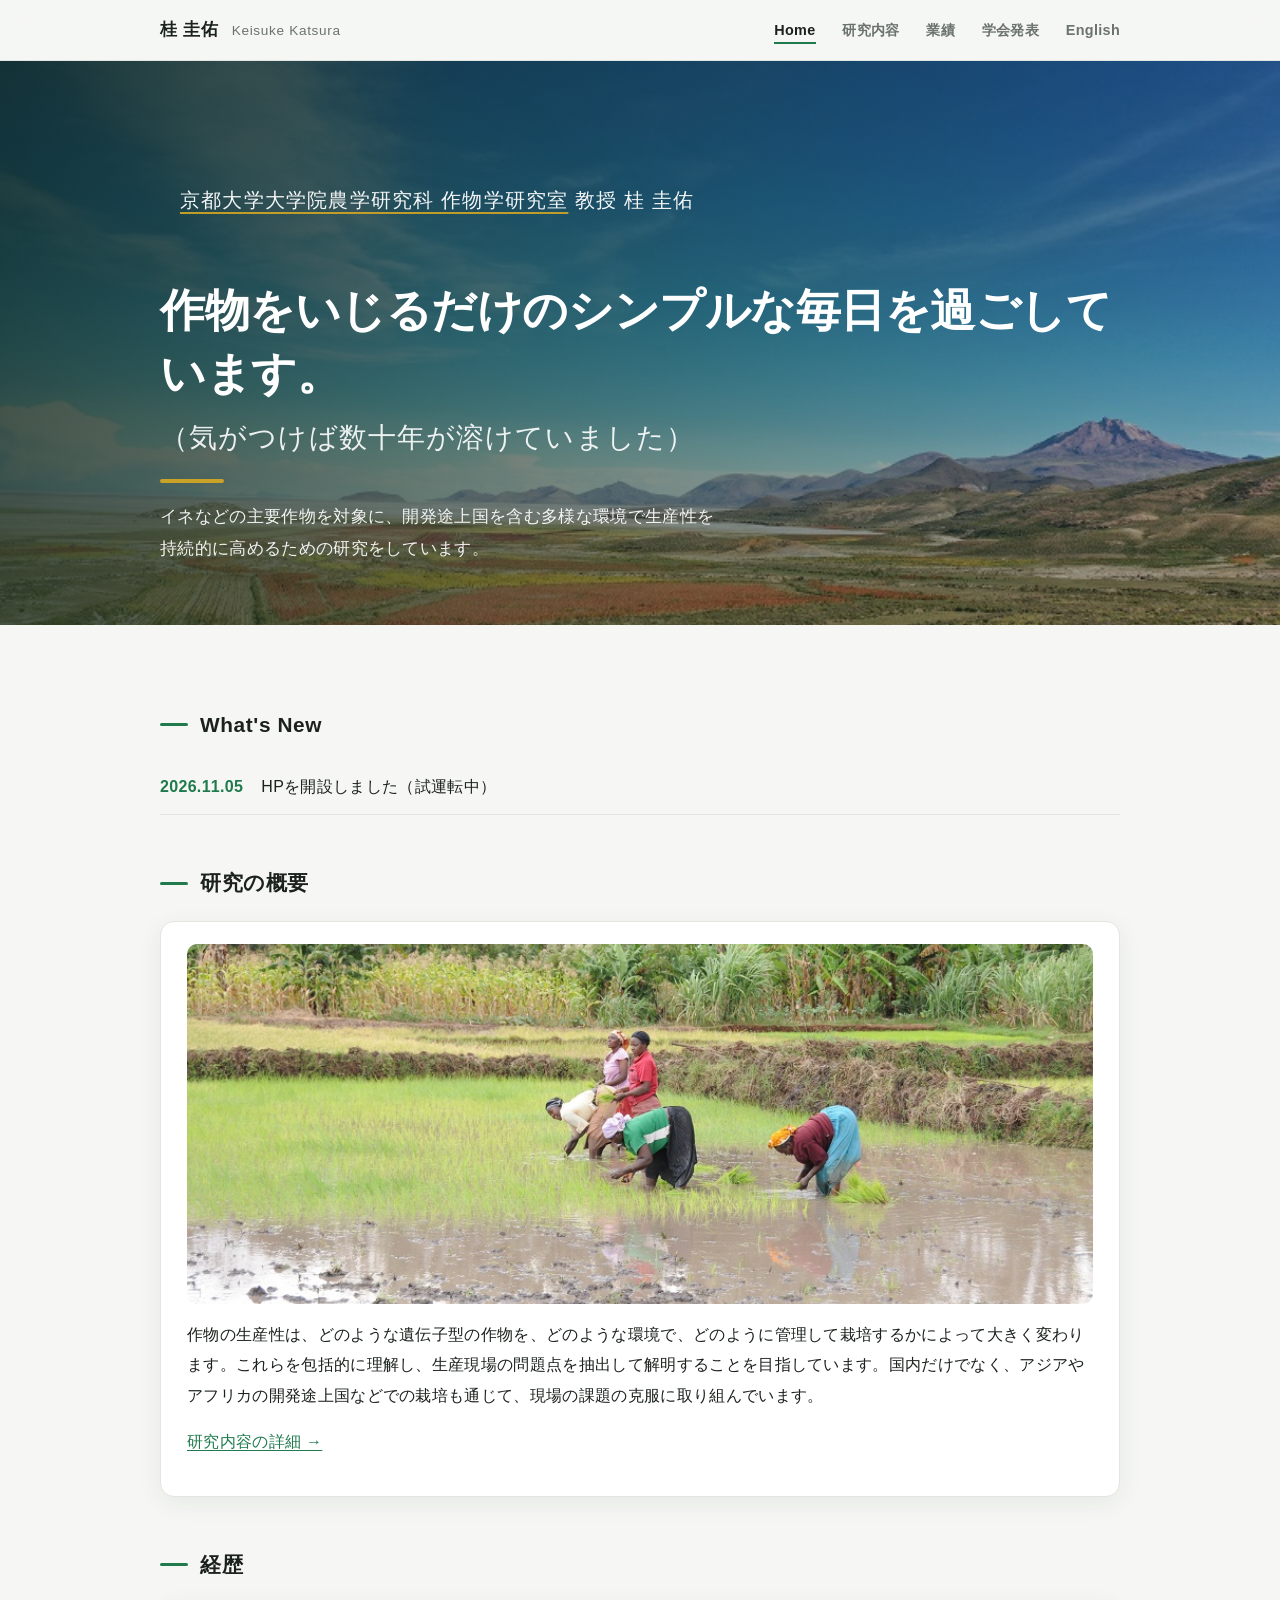
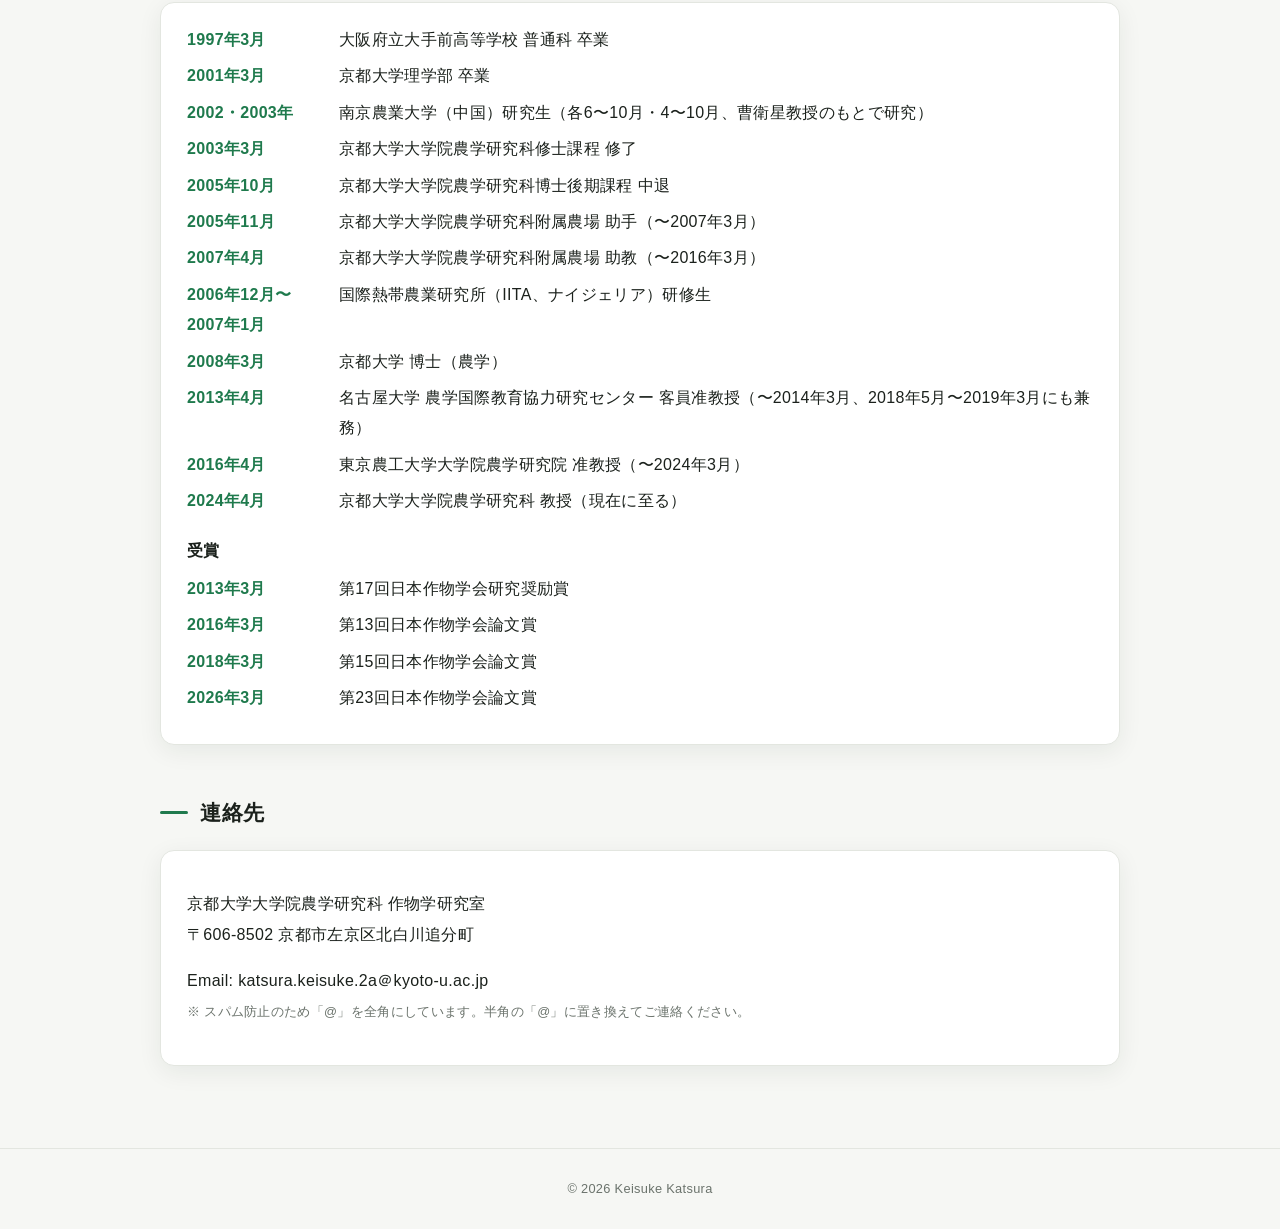
==== commit 4ceefc77: "Add files via upload" ====
--- a/index.html
+++ b/index.html
@@ -30,8 +30,7 @@
 <main>
 <h2>What's New</h2>
 <ul class="news">
-<li><time datetime="2026-10-06">2026.10.06</time>業績ページを更新しました。</li>
-<li><time datetime="2024-04-01">2024.04.01</time>京都大学に異動しました。</li>
+<li><time datetime="2026-11-05">2026.11.05</time>HPを開設しました（試運転中）</li>
 </ul>
 
 <h2>研究の概要</h2>
